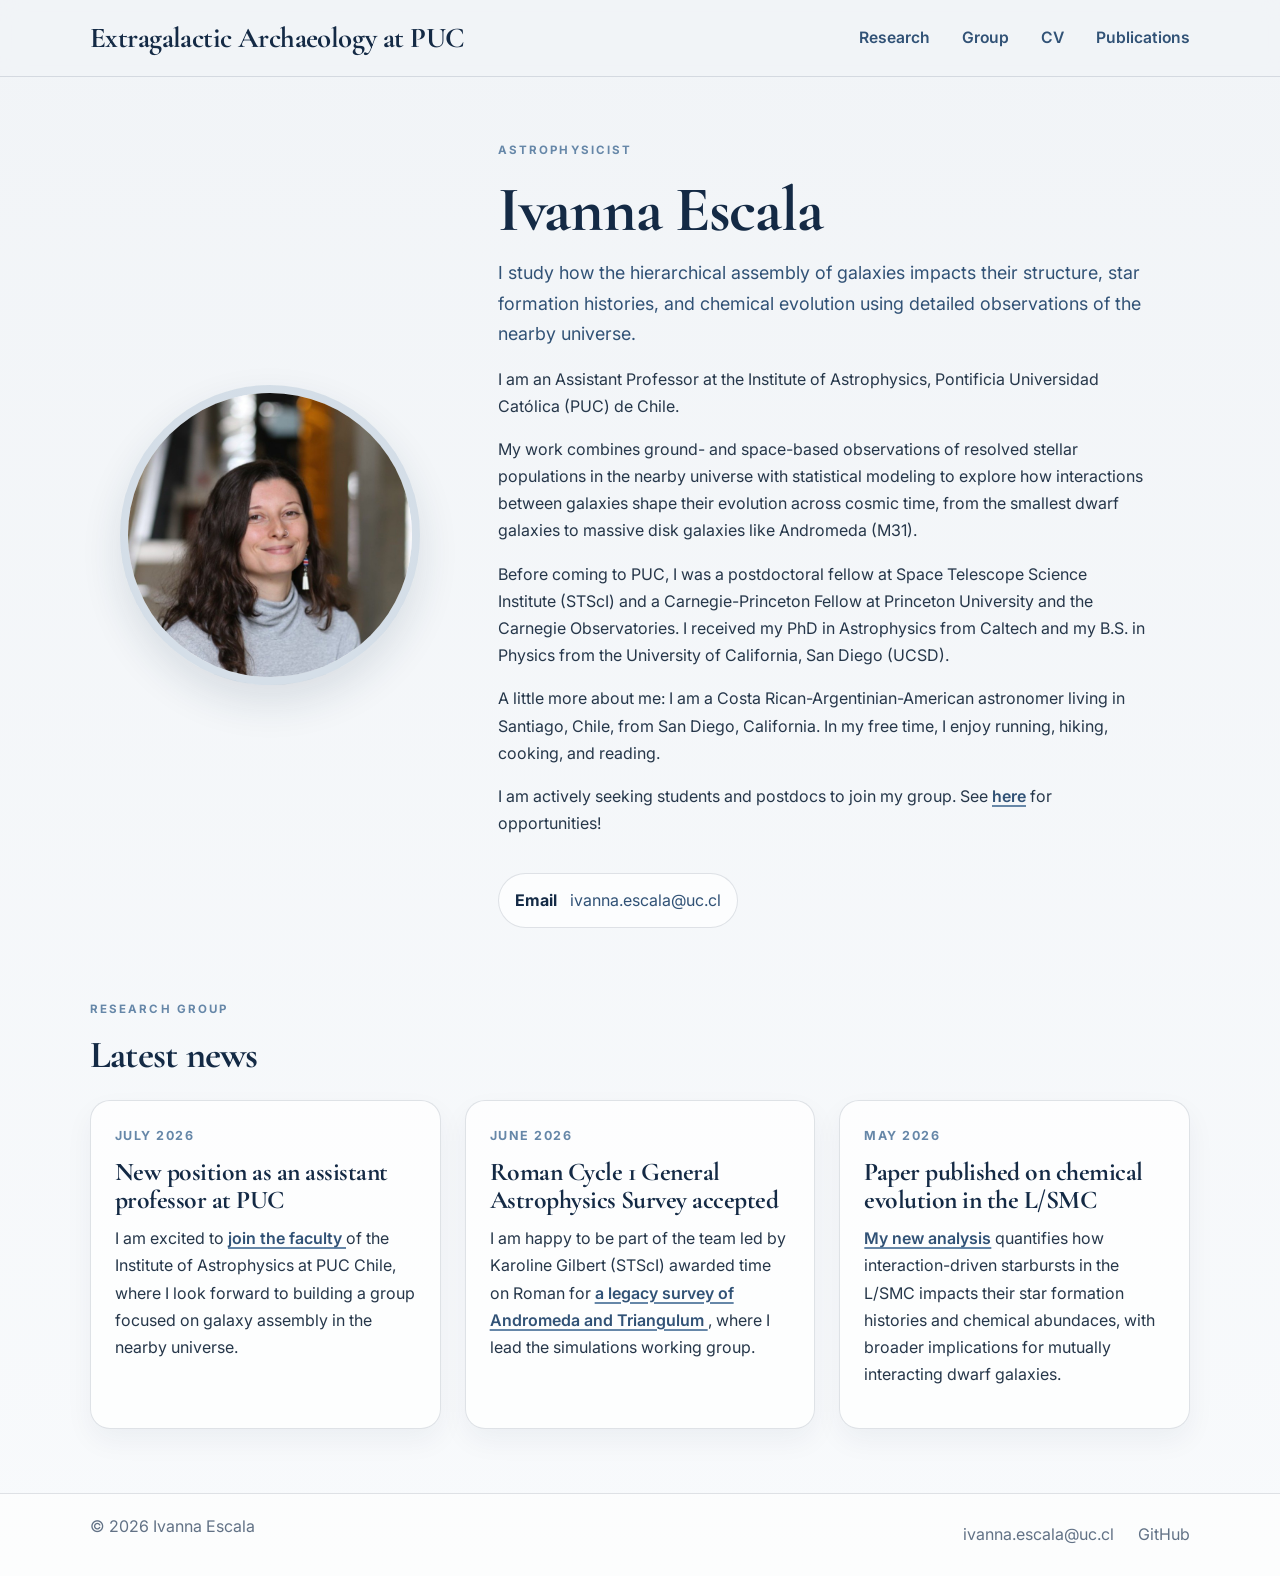
==== index.html @ 12cd9e3d "Publish website Initial publication of the website and its image and CV assets.  Co-authored-by: C" ====
<!DOCTYPE html>
<html lang="en">
  <head>
    <meta charset="UTF-8" />
    <meta name="viewport" content="width=device-width, initial-scale=1.0" />
    <meta
      name="description"
      content="Astrophysicist profile and research website for Ivanna Escala."
    />
    <title>Ivanna Escala | Astrophysicist</title>
    <link rel="preconnect" href="https://fonts.googleapis.com" />
    <link rel="preconnect" href="https://fonts.gstatic.com" crossorigin />
    <link
      href="https://fonts.googleapis.com/css2?family=Cormorant+Garamond:wght@500;600;700&family=Inter:wght@400;500;600;700&display=swap"
      rel="stylesheet"
    />
    <link rel="stylesheet" href="style.css" />
  </head>
  <body>
    <header class="site-header">
      <div class="container nav-wrap">
        <a class="brand" href="index.html">Extragalactic Archaeology at PUC</a>
        <button class="nav-toggle" aria-label="Toggle navigation" aria-expanded="false">
          <span></span><span></span><span></span>
        </button>
        <nav class="site-nav" aria-label="Main navigation">
          <a href="research.html">Research</a>
          <a href="group.html">Group</a>
          <a href="Escala_CV_2026_Website.pdf">CV</a>
          <a href="https://ui.adsabs.harvard.edu/public-libraries/RLaeE2rTTcaHoJglE3Lmlg">Publications</a>
        </nav>
      </div>
    </header>

    <main>
      <section class="hero">
        <div class="container hero-grid">
          <div class="portrait-block">
            <img
              class="portrait"
              src="headshot.jpeg"
              alt="Portrait of Ivanna Escala"
            />
          </div>

          <div class="hero-copy">
            <p class="eyebrow">Astrophysicist</p>
            <h1>Ivanna Escala</h1>
            <p class="intro">
              I study how the hierarchical assembly of galaxies impacts their structure, star formation histories, and
              chemical evolution using detailed observations of the nearby universe.
            </p>
            <p>
              I am an Assistant Professor at the Institute of Astrophysics, Pontificia Universidad Católica 
              (PUC) de Chile.
            </p>
            <p>
              My work combines ground- and space-based observations of resolved stellar populations
              in the nearby universe with statistical modeling to explore how interactions
              between galaxies shape their evolution across cosmic time, from the smallest dwarf galaxies 
              to massive disk galaxies like Andromeda (M31).
             </p>
            <p>
              Before coming to PUC, I was a postdoctoral fellow at Space Telescope Science Institute (STScI) 
              and a Carnegie-Princeton Fellow at Princeton University and the Carnegie Observatories. 
              I received my PhD in Astrophysics from Caltech and my B.S. in Physics from the University of
              California, San Diego (UCSD).
            </p>
            <p>
              A little more about me: I am a Costa Rican-Argentinian-American astronomer living in Santiago, 
              Chile, from San Diego, California. In my free time, I enjoy running, hiking, cooking, 
              and reading.
            </p>
            <p>
              I am actively seeking students and postdocs to join my group. See
              <a class="news-link" href="group.html">here</a> for opportunities!
            </p>
            <div class="contact-line">
              <span>Email</span>
              <a href="mailto:ivanna.escala@uc.cl">ivanna.escala@uc.cl</a>
            </div>
          </div>
        </div>
      </section>

      <section class="news section-shell">
        <div class="container">
          <div class="section-heading">
            <p class="eyebrow">Research group</p>
            <h2>Latest news</h2>
          </div>

          <div class="news-grid">
            <article class="news-item">
              <p class="news-date">July 2026</p>
              <h3>New position as an assistant professor at PUC</h3>
              <p>
                I am excited to
                <a href="https://astro.uc.cl/noticias/ivanna-escala-y-nicolas-garavito-se-integran-como-profesores-asistentes-al-instituto-de-astrofisica/">
                  join the faculty
                </a>
                of the Institute of Astrophysics at PUC
                Chile, where I look forward to building a group focused on galaxy 
                assembly in the nearby universe.
              </p>
            </article>

            <article class="news-item">
              <p class="news-date">June 2026</p>
              <h3>Roman Cycle 1 General Astrophysics Survey accepted</h3>
              <p>
                I am happy to be part of the team led by Karoline Gilbert (STScI) awarded time
                on Roman for
                <a href="https://roman.ipac.caltech.edu/cycle1-approved-programs/2002">
                  a legacy survey of Andromeda and Triangulum
                </a>,
                where I lead the simulations working group.
              </p>
            </article>

            <article class="news-item">
              <p class="news-date">May 2026</p>
              <h3>Paper published on chemical evolution in the L/SMC</h3>
              <p>
                <a href="https://ui.adsabs.harvard.edu/abs/2026ApJ..1003..237E/abstract">My new analysis</a>
                quantifies how interaction-driven starbursts in the L/SMC impacts
                their star formation histories and chemical abundaces, with broader implications
                for mutually interacting dwarf galaxies.
              </p>
            </article>
          </div>
        </div>
      </section>
    </main>

    <footer class="site-footer">
      <div class="container footer-wrap">
        <p>© <span id="year"></span> Ivanna Escala</p>
        <div class="footer-links">
          <a href="mailto:ivanna.escala@uc.cl">ivanna.escala@uc.cl</a>
          <a href="https://github.com/ivaescala" target="_blank" rel="noopener noreferrer">GitHub</a>
        </div>
      </div>
    </footer>

    <script src="script.js"></script>
  </body>
</html>
---- style.css ----
:root {
  --bg: #f1f4f7;
  --bg-deep: #dce3eb;
  --panel: rgba(255, 255, 255, 0.7);
  --panel-strong: #ffffff;
  --navy: #142a45;
  --navy-soft: #315276;
  --gold: #6687a8;
  --gold-soft: #d7e0e9;
  --text: #26374a;
  --muted: #627286;
  --line: rgba(35, 61, 89, 0.14);
  --shadow: 0 18px 40px rgba(28, 49, 72, 0.12);
}

* {
  box-sizing: border-box;
}

html {
  scroll-behavior: smooth;
}

body {
  margin: 0;
  font-family: "Inter", sans-serif;
  background: linear-gradient(180deg, var(--bg) 0%, #f8fafc 100%);
  color: var(--text);
  line-height: 1.7;
}

img {
  max-width: 100%;
  display: block;
}

a {
  color: inherit;
  text-decoration: none;
}

h1,
h2,
h3,
.brand {
  font-family: "Cormorant Garamond", serif;
  letter-spacing: -0.02em;
  color: var(--navy);
}

h1,
h2,
h3 {
  margin: 0 0 0.7rem;
  line-height: 1.1;
}

p {
  margin: 0 0 1rem;
}

.container {
  width: min(1100px, calc(100% - 2rem));
  margin: 0 auto;
}

.site-header {
  position: sticky;
  top: 0;
  z-index: 20;
  backdrop-filter: blur(12px);
  background: rgba(241, 244, 247, 0.84);
  border-bottom: 1px solid var(--line);
}

.nav-wrap {
  display: flex;
  align-items: center;
  justify-content: space-between;
  min-height: 76px;
}

.brand {
  font-size: clamp(1.8rem, 2vw, 2.5rem);
  font-weight: 700;
  text-decoration: none;
}

.site-nav {
  display: flex;
  align-items: center;
  gap: 2rem;
}

.site-nav a {
  position: relative;
  font-size: 0.98rem;
  font-weight: 600;
  color: var(--navy-soft);
  transition: color 0.2s ease;
}

.site-nav a:hover,
.site-nav a.active {
  color: var(--gold);
}

.site-nav a::after {
  content: "";
  position: absolute;
  left: 0;
  bottom: -0.45rem;
  height: 2px;
  width: 100%;
  background: var(--gold);
  transform: scaleX(0);
  transform-origin: center;
  transition: transform 0.2s ease;
}

.site-nav a:hover::after,
.site-nav a.active::after {
  transform: scaleX(1);
}

.nav-toggle {
  display: none;
  flex-direction: column;
  justify-content: center;
  width: 44px;
  height: 44px;
  border: 1px solid var(--line);
  background: rgba(255, 255, 255, 0.75);
  border-radius: 12px;
  padding: 0.6rem;
  cursor: pointer;
}

.nav-toggle span {
  display: block;
  width: 100%;
  height: 2px;
  background: var(--navy);
  border-radius: 99px;
  margin: 2px 0;
}

.hero {
  padding: 4rem 0 2.5rem;
}

.hero-grid {
  display: grid;
  grid-template-columns: 360px minmax(0, 1fr);
  gap: 3rem;
  align-items: center;
}

.portrait-block {
  display: flex;
  justify-content: center;
}

.portrait {
  width: min(100%, 300px);
  aspect-ratio: 1 / 1;
  object-fit: cover;
  object-position: center;
  border-radius: 50%;
  border: 8px solid rgba(102, 135, 168, 0.22);
  box-shadow: var(--shadow);
}

.hero-copy {
  max-width: 650px;
}

.eyebrow {
  text-transform: uppercase;
  letter-spacing: 0.18em;
  color: var(--gold);
  font-size: 0.72rem;
  font-weight: 700;
  margin-bottom: 0.9rem;
}

.hero-copy h1,
.page-hero h1 {
  font-size: clamp(3rem, 5vw, 5rem);
  margin-bottom: 0.8rem;
}

.intro {
  font-size: 1.12rem;
  color: var(--navy-soft);
}

.contact-line {
  display: inline-flex;
  align-items: center;
  gap: 0.8rem;
  margin-top: 1.25rem;
  padding: 0.8rem 1rem;
  border: 1px solid var(--line);
  background: rgba(255, 255, 255, 0.7);
  border-radius: 999px;
  color: var(--navy-soft);
}

.contact-line span {
  font-weight: 700;
  color: var(--navy);
}

.section-shell {
  padding: 2rem 0 4rem;
}

.section-heading {
  margin-bottom: 1.5rem;
}

.section-heading h2 {
  font-size: clamp(2.3rem, 3vw, 3rem);
}

.news-grid {
  display: grid;
  grid-template-columns: repeat(3, minmax(0, 1fr));
  gap: 1.5rem;
}

.news-item,
.info-card,
.publication-item {
  padding: 1.5rem;
  border-radius: 20px;
  background: rgba(255, 255, 255, 0.72);
  border: 1px solid var(--line);
  box-shadow: 0 12px 28px rgba(28, 49, 72, 0.05);
}

.news-date {
  font-size: 0.78rem;
  font-weight: 700;
  color: var(--gold);
  letter-spacing: 0.12em;
  text-transform: uppercase;
  margin-bottom: 0.7rem;
}

.news-item h3,
.publication-item h3 {
  font-size: clamp(1.5rem, 2vw, 2rem);
}

.news-item a,
.news-link {
  color: var(--navy-soft);
  font-weight: 600;
  text-decoration: underline;
  text-decoration-color: var(--gold);
  text-decoration-thickness: 2px;
  text-underline-offset: 0.18em;
}

.news-item a:hover,
.news-link:hover {
  color: var(--navy);
  text-decoration-color: var(--navy-soft);
}

.news-item a:focus-visible,
.news-link:focus-visible {
  outline: 2px solid var(--navy-soft);
  outline-offset: 3px;
  border-radius: 2px;
}

.page-hero {
  padding-top: 3rem;
}

.narrow {
  max-width: 760px;
}

.content-page {
  padding-top: 0.5rem;
}

.group-page-hero {
  padding-bottom: 1.25rem;
}

.group-page-content {
  padding-top: 0.5rem;
}

.research-intro {
  margin-inline: auto;
}

.project-list {
  display: grid;
  gap: 1.25rem;
  margin-top: 1.5rem;
}

.project-card {
  display: grid;
  grid-template-columns: minmax(220px, 0.8fr) minmax(0, 1.2fr);
  align-items: center;
  gap: 1.75rem;
  padding: 1.5rem;
  border: 1px solid var(--line);
  border-radius: 20px;
  background: rgba(255, 255, 255, 0.72);
  box-shadow: 0 12px 28px rgba(28, 49, 72, 0.05);
}

.project-figure {
  margin: 0;
}

.project-figure svg {
  display: block;
  width: 100%;
  height: auto;
  border-radius: 14px;
}

.project-figure-image {
  display: block;
  width: 100%;
  height: auto;
  max-height: 100%;
  object-fit: contain;
  border-radius: 14px;
}

.featured-project {
  align-items: stretch;
}

.featured-project .project-figure {
  display: flex;
  flex-direction: column;
  align-items: center;
  justify-content: center;
  padding: 1rem;
  border-radius: 14px;
  background: rgba(255, 255, 255, 0.72);
}

.featured-project .project-figure-image {
  flex: 0 0 auto;
  min-height: 0;
  max-width: 100%;
}

.project-figure figcaption {
  align-self: flex-start;
  margin-top: 0.5rem;
  color: var(--muted);
  font-size: 0.75rem;
  line-height: 1.4;
}

.project-copy h3 {
  font-size: clamp(1.7rem, 2.5vw, 2.3rem);
}

.project-copy p:last-child {
  margin-bottom: 0;
}

.info-card + .info-card {
  margin-top: 1.25rem;
}

.info-card ul {
  margin: 0;
  padding-left: 1.1rem;
}

.info-card li + li {
  margin-top: 0.7rem;
}

.timeline {
  list-style: none;
  padding-left: 0;
}

.timeline li {
  position: relative;
  padding-left: 1.3rem;
}

.timeline li::before {
  content: "";
  position: absolute;
  left: 0;
  top: 0.55rem;
  width: 8px;
  height: 8px;
  border-radius: 50%;
  background: var(--gold);
}

.cv-layout {
  display: grid;
  grid-template-columns: repeat(2, minmax(0, 1fr));
  gap: 1.25rem;
}

.full-span {
  grid-column: 1 / -1;
}

.publication-list {
  display: grid;
  gap: 1rem;
}

.opportunity-grid {
  display: grid;
  grid-template-columns: repeat(2, minmax(0, 1fr));
  gap: 1.25rem;
}

.opportunity-card {
  padding: 1.5rem;
  border: 1px solid var(--line);
  border-radius: 20px;
  background: rgba(255, 255, 255, 0.72);
  box-shadow: 0 12px 28px rgba(28, 49, 72, 0.05);
}

.opportunity-card h2 {
  font-size: clamp(1.7rem, 2.5vw, 2.3rem);
}

.opportunity-card p:last-child {
  margin-bottom: 0;
}

.group-contact {
  max-width: 760px;
  margin: 0 auto;
}

.group-page-content .opportunity-grid {
  margin-top: 2rem;
}

.mentees {
  margin-top: 2rem;
}

.mentees h2 {
  font-size: clamp(1.7rem, 2.5vw, 2.3rem);
}

.mentees li + li {
  margin-top: 0.4rem;
}

.group-email {
  color: var(--navy-soft);
  font-weight: 700;
  text-decoration: underline;
  text-decoration-color: var(--gold);
  text-underline-offset: 0.2em;
}

.site-footer {
  border-top: 1px solid var(--line);
  background: rgba(255, 255, 255, 0.62);
}

.footer-wrap {
  display: flex;
  justify-content: space-between;
  align-items: center;
  gap: 1rem;
  padding: 1.2rem 0;
  color: var(--muted);
}

.footer-links {
  display: flex;
  align-items: center;
  gap: 1.5rem;
}

.footer-links a:hover {
  color: var(--gold);
}

@media (max-width: 860px) {
  .hero-grid,
  .news-grid,
  .cv-layout,
  .project-card,
  .opportunity-grid {
    grid-template-columns: 1fr;
  }

  .hero {
    padding-top: 2.5rem;
  }

  .hero-copy {
    text-align: center;
  }

  .contact-line {
    justify-content: center;
    width: fit-content;
    margin-inline: auto;
  }
}

@media (max-width: 640px) {
  .nav-toggle {
    display: flex;
  }

  .site-nav {
    position: absolute;
    top: calc(100% + 0.5rem);
    right: 1rem;
    left: 1rem;
    display: none;
    flex-direction: column;
    align-items: flex-start;
    gap: 0.8rem;
    padding: 1rem 1.1rem;
    background: rgba(248, 250, 252, 0.98);
    border: 1px solid var(--line);
    border-radius: 14px;
    box-shadow: var(--shadow);
  }

  .site-nav.open {
    display: flex;
  }

  .footer-wrap {
    flex-direction: column;
    text-align: center;
  }

  .footer-links {
    flex-wrap: wrap;
    justify-content: center;
    gap: 0.5rem 1.25rem;
  }
}
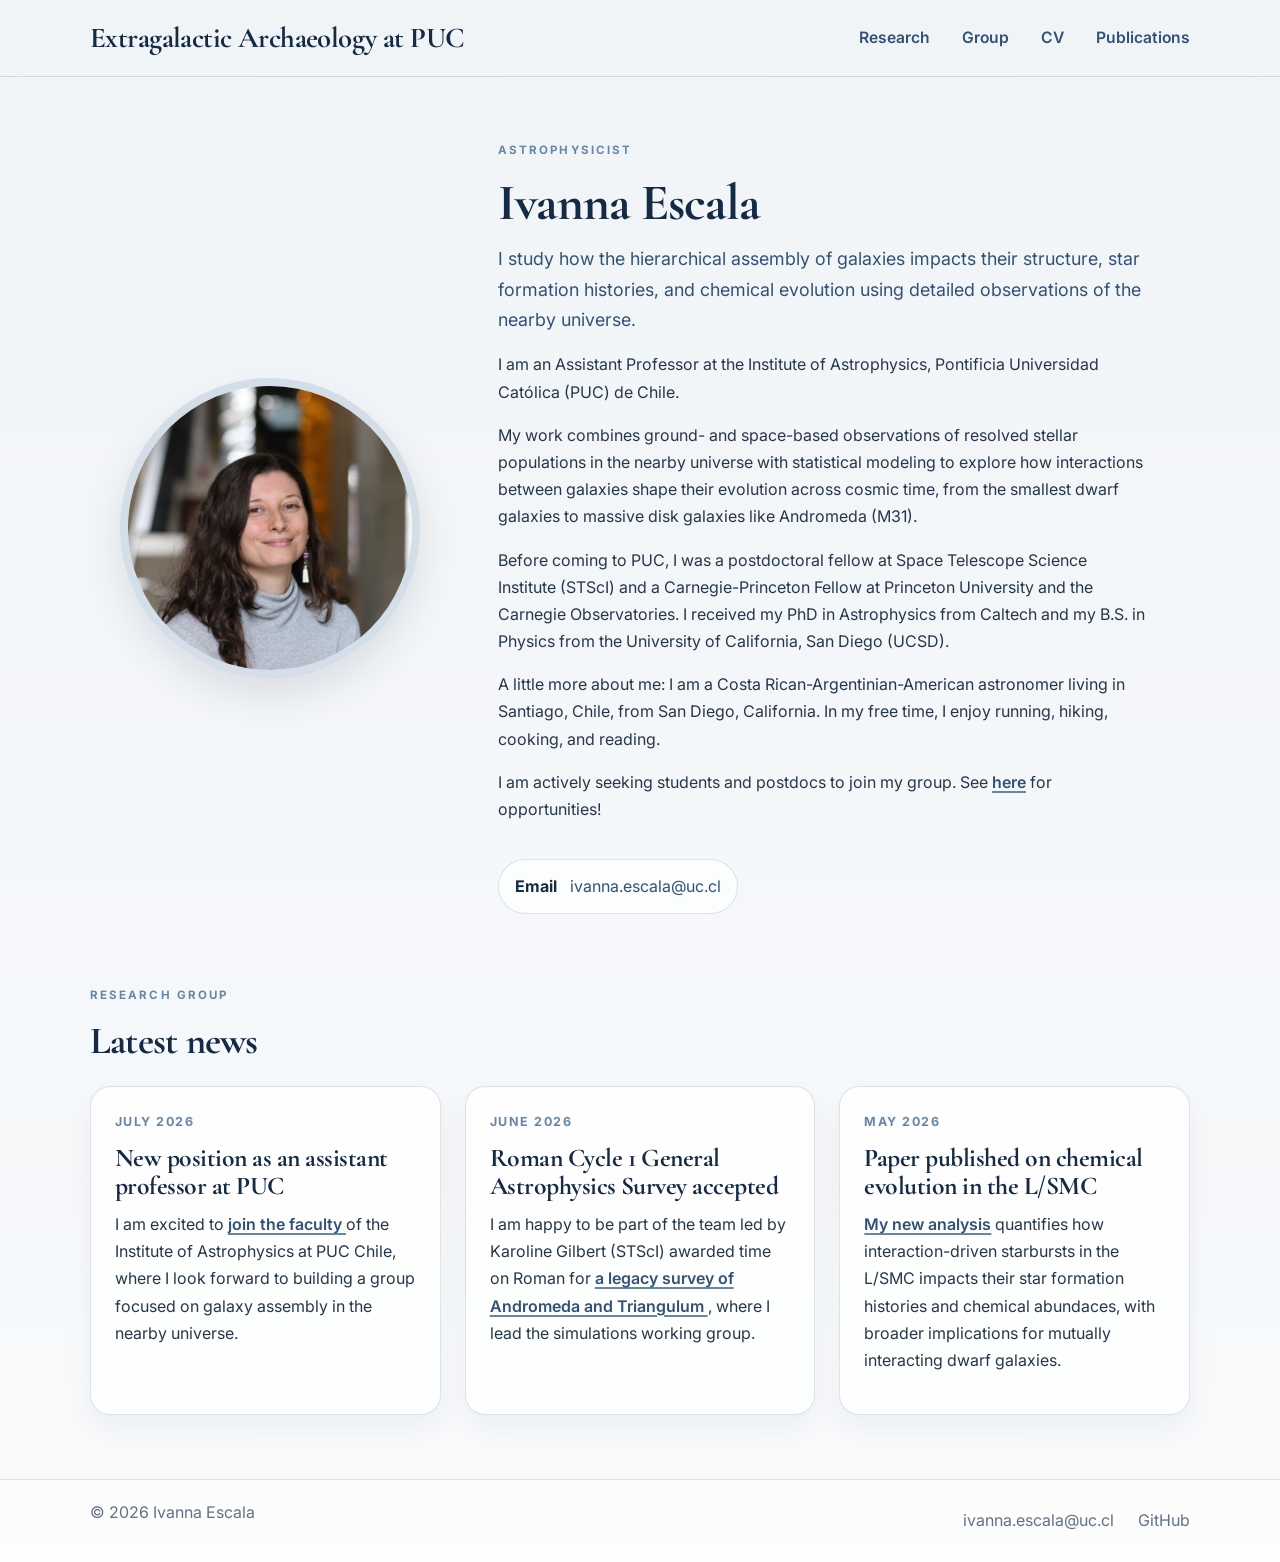
==== commit 6a385a0e: "Reduce page heading sizes Co-authored-by: Copilot <223556219+Copilot@users.noreply.github.com>" ====
--- a/index.html
+++ b/index.html
@@ -14,7 +14,7 @@
       href="https://fonts.googleapis.com/css2?family=Cormorant+Garamond:wght@500;600;700&family=Inter:wght@400;500;600;700&display=swap"
       rel="stylesheet"
     />
-    <link rel="stylesheet" href="style.css" />
+    <link rel="stylesheet" href="style.css?v=3" />
   </head>
   <body>
     <header class="site-header">
--- a/style.css
+++ b/style.css
@@ -184,9 +184,13 @@
   margin-bottom: 0.9rem;
 }
 
-.hero-copy h1,
+.hero-copy h1 {
+  font-size: clamp(2.5rem, 4vw, 4rem);
+  margin-bottom: 0.8rem;
+}
+
 .page-hero h1 {
-  font-size: clamp(3rem, 5vw, 5rem);
+  font-size: clamp(2.2rem, 3.5vw, 3.5rem);
   margin-bottom: 0.8rem;
 }
 
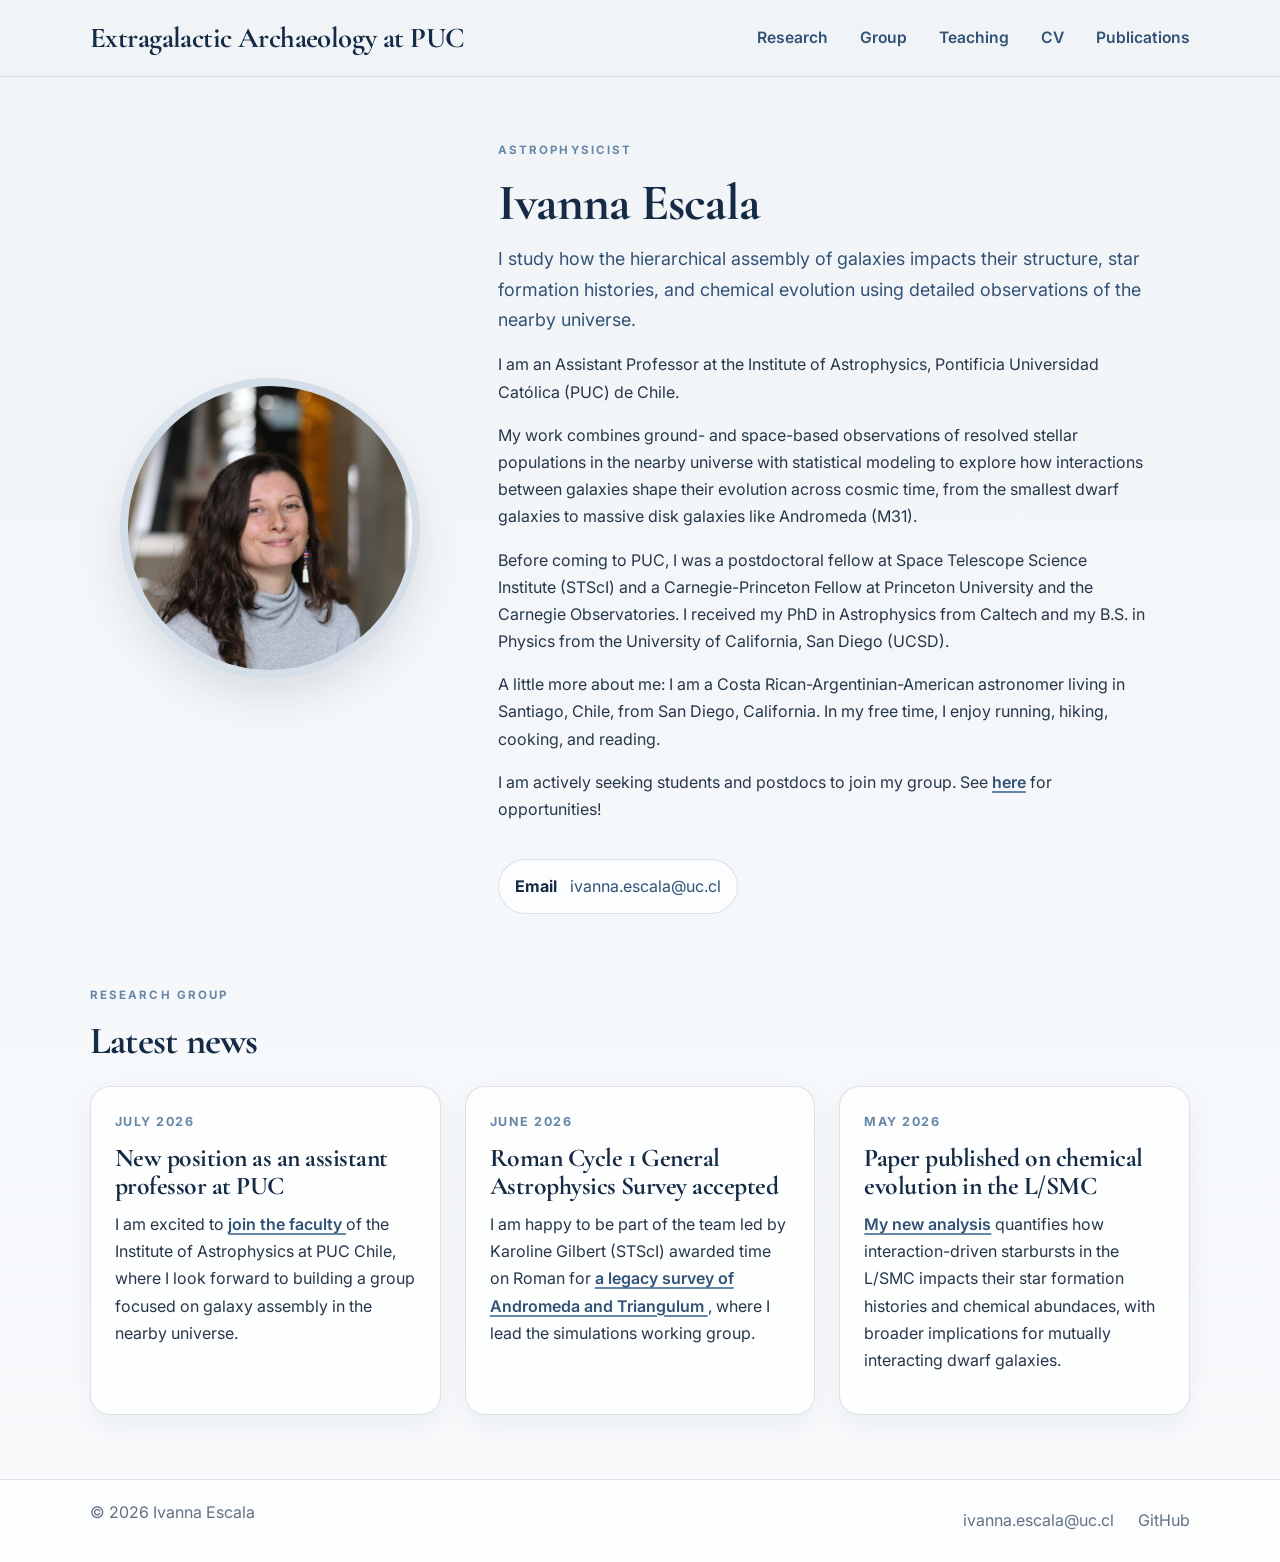
==== commit fc2aff81: "Add Teaching page and lecture resources Co-authored-by: Copilot <223556219+Copilot@users.noreply.git" ====
--- a/index.html
+++ b/index.html
@@ -26,6 +26,7 @@
         <nav class="site-nav" aria-label="Main navigation">
           <a href="research.html">Research</a>
           <a href="group.html">Group</a>
+          <a href="teaching.html">Teaching</a>
           <a href="Escala_CV_2026_Website.pdf">CV</a>
           <a href="https://ui.adsabs.harvard.edu/public-libraries/RLaeE2rTTcaHoJglE3Lmlg">Publications</a>
         </nav>
--- a/style.css
+++ b/style.css
@@ -297,7 +297,19 @@
   padding-bottom: 1.25rem;
 }
 
+.research-page-hero {
+  padding-bottom: 1.25rem;
+}
+
+.teaching-page-hero {
+  padding-bottom: 1.25rem;
+}
+
 .group-page-content {
+  padding-top: 0.5rem;
+}
+
+.teaching-page-content {
   padding-top: 0.5rem;
 }
 
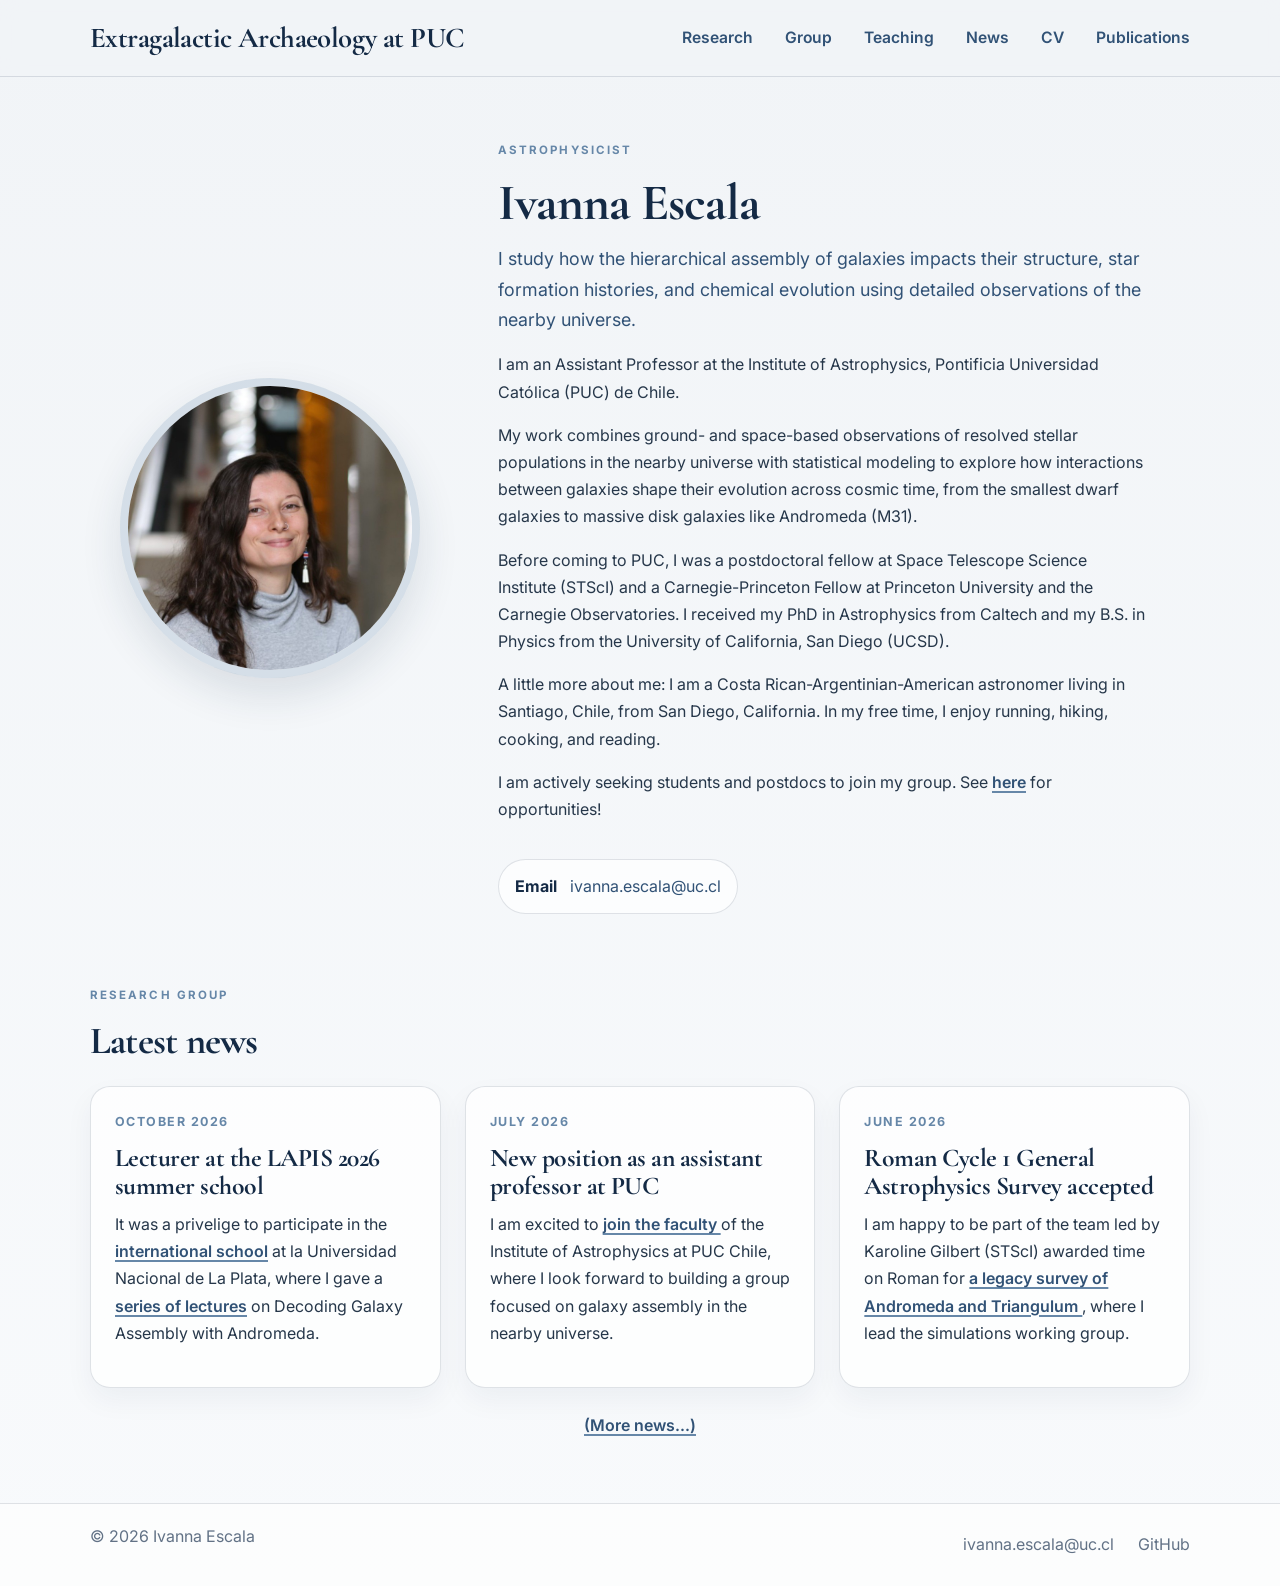
==== commit 0222c728: "Add group news page and LAPIS update Co-authored-by: Copilot <223556219+Copilot@users.noreply.github" ====
--- a/index.html
+++ b/index.html
@@ -27,6 +27,7 @@
           <a href="research.html">Research</a>
           <a href="group.html">Group</a>
           <a href="teaching.html">Teaching</a>
+          <a href="news.html">News</a>
           <a href="Escala_CV_2026_Website.pdf">CV</a>
           <a href="https://ui.adsabs.harvard.edu/public-libraries/RLaeE2rTTcaHoJglE3Lmlg">Publications</a>
         </nav>
@@ -93,6 +94,17 @@
 
           <div class="news-grid">
             <article class="news-item">
+              <p class="news-date">October 2026</p>
+              <h3>Lecturer at the LAPIS 2026 summer school</h3>
+              <p>It was a privelige to participate in the
+                <a class="news-link" href="https://congresos.unlp.edu.ar/xiilapis2026/">international school</a>
+                at la Universidad Nacional de La Plata, where I gave a
+                <a class="news-link" href="teaching.html">series of lectures</a>
+                on Decoding Galaxy Assembly with Andromeda.
+              </p>
+            </article>
+
+            <article class="news-item">
               <p class="news-date">July 2026</p>
               <h3>New position as an assistant professor at PUC</h3>
               <p>
@@ -119,6 +131,7 @@
               </p>
             </article>
 
+            <!--
             <article class="news-item">
               <p class="news-date">May 2026</p>
               <h3>Paper published on chemical evolution in the L/SMC</h3>
@@ -129,7 +142,9 @@
                 for mutually interacting dwarf galaxies.
               </p>
             </article>
+            -->
           </div>
+          <p class="more-news-link"><a class="news-link" href="news.html">(More news...)</a></p>
         </div>
       </section>
     </main>
--- a/style.css
+++ b/style.css
@@ -234,6 +234,11 @@
   gap: 1.5rem;
 }
 
+.more-news-link {
+  margin: 1.5rem 0 0;
+  text-align: center;
+}
+
 .news-item,
 .info-card,
 .publication-item {
@@ -305,11 +310,19 @@
   padding-bottom: 1.25rem;
 }
 
+.news-page-hero {
+  padding-bottom: 1.25rem;
+}
+
 .group-page-content {
   padding-top: 0.5rem;
 }
 
 .teaching-page-content {
+  padding-top: 0.5rem;
+}
+
+.news-page-content {
   padding-top: 0.5rem;
 }
 
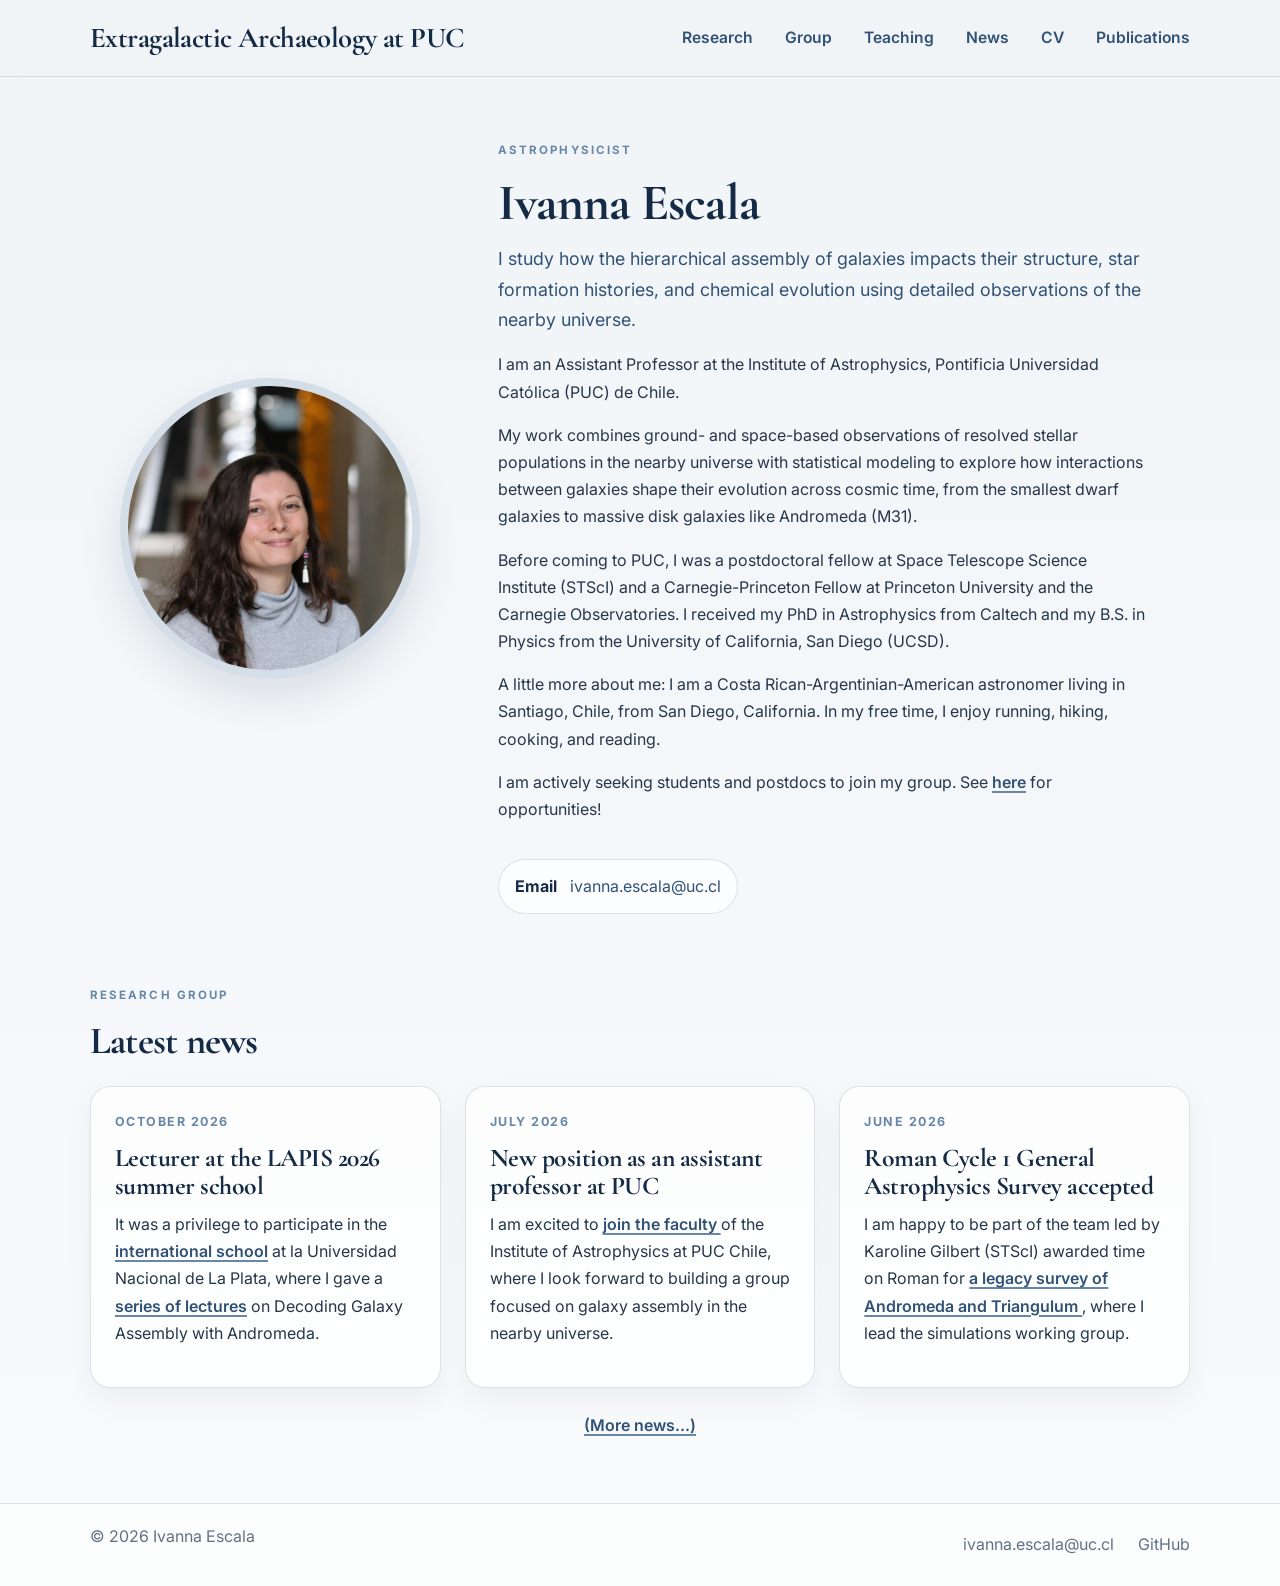
==== commit 52de211d: "Fix LAPIS news spelling Co-authored-by: Copilot <223556219+Copilot@users.noreply.github.com>" ====
--- a/index.html
+++ b/index.html
@@ -96,7 +96,7 @@
             <article class="news-item">
               <p class="news-date">October 2026</p>
               <h3>Lecturer at the LAPIS 2026 summer school</h3>
-              <p>It was a privelige to participate in the
+              <p>It was a privilege to participate in the
                 <a class="news-link" href="https://congresos.unlp.edu.ar/xiilapis2026/">international school</a>
                 at la Universidad Nacional de La Plata, where I gave a
                 <a class="news-link" href="teaching.html">series of lectures</a>
